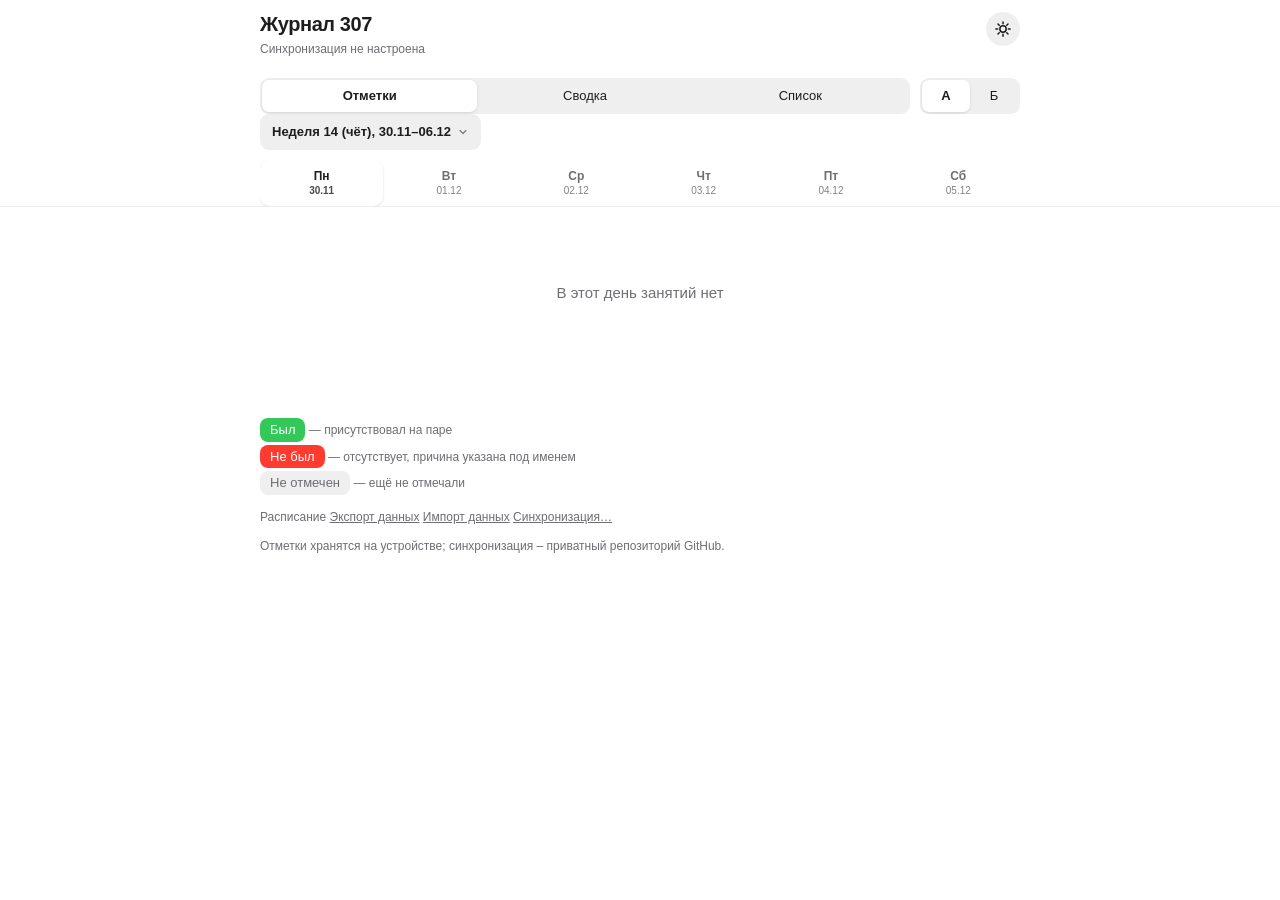
==== journal.html @ d5470feb "Журнал посещаемости: отметки по парам (был/не был + причины), сводка-heatmap, ростер, локальное хран" ====
<!DOCTYPE html>
<html lang="ru">
<head>
<meta charset="utf-8">
<meta name="viewport" content="width=device-width, initial-scale=1, viewport-fit=cover">
<meta name="color-scheme" content="light dark">
<meta name="theme-color" content="#ffffff" id="metaTheme">
<title>Журнал 307</title>
<meta name="description" content="Журнал посещаемости групп А и Б: отметки по парам, сводка пропусков и список студентов.">
<link rel="icon" href="icon.svg" type="image/svg+xml">
<link rel="apple-touch-icon" href="apple-touch-icon.png">
<link rel="manifest" href="manifest.webmanifest">
<link rel="stylesheet" href="style.css">
<link rel="stylesheet" href="journal.css">
<script>
try{var __s=JSON.parse(localStorage.getItem("journal307:ui")||"{}");var __p=JSON.parse(localStorage.getItem("schedule307:v1")||"{}");var __d=window.matchMedia&&matchMedia("(prefers-color-scheme: dark)").matches;document.documentElement.dataset.theme=__s.theme||__p.theme||(__d?"dark":"light")}catch(e){document.documentElement.dataset.theme="light"}
</script>
</head>
<body>
<header class="hdr">
  <div class="topbar">
    <div class="brand">
      <h1>Журнал 307</h1>
      <p class="sub" id="syncBadge" hidden></p>
    </div>
    <div class="hdr-actions">
      <button class="iconbtn" id="themeBtn" type="button" aria-label="Переключить тему">
        <svg class="ic-sun" width="18" height="18" viewBox="0 0 24 24" fill="none" stroke="currentColor" stroke-width="2" stroke-linecap="round"><circle cx="12" cy="12" r="4.2"/><path d="M12 2.5v2.4M12 19.1v2.4M2.5 12h2.4M19.1 12h2.4M5.3 5.3l1.7 1.7M17 17l1.7 1.7M18.7 5.3L17 7M7 17l-1.7 1.7"/></svg>
        <svg class="ic-moon" width="18" height="18" viewBox="0 0 24 24" fill="none" stroke="currentColor" stroke-width="2" stroke-linecap="round" stroke-linejoin="round"><path d="M21 12.79A9 9 0 1 1 11.21 3 7 7 0 0 0 21 12.79Z"/></svg>
      </button>
    </div>
  </div>

  <div class="panel">
    <div class="headrow">
      <div class="seg" id="viewSeg" role="group" aria-label="Раздел журнала" style="flex:1 1 auto; min-width:0;">
        <button type="button" data-view="marks" aria-pressed="true">Отметки</button>
        <button type="button" data-view="stats" aria-pressed="false">Сводка</button>
        <button type="button" data-view="roster" aria-pressed="false">Список</button>
      </div>
      <div class="seg groupseg" id="groupSeg" role="group" aria-label="Учебная группа">
        <button type="button" data-group="А" aria-pressed="true" aria-label="Группа А">А</button>
        <button type="button" data-group="Б" aria-pressed="false" aria-label="Группа Б">Б</button>
      </div>
    </div>

    <div class="weekrow" id="weekRow" hidden>
      <button class="wk-step" id="weekPrev" type="button" aria-label="Предыдущая неделя">
        <svg width="14" height="14" viewBox="0 0 24 24" fill="none" stroke="currentColor" stroke-width="2.4" stroke-linecap="round" stroke-linejoin="round"><path d="M15.5 5l-7 7 7 7"/></svg>
      </button>
      <div class="seg weekseg" id="weekSeg" role="group" aria-label="Неделя семестра"></div>
      <button class="wk-step" id="weekNext" type="button" aria-label="Следующая неделя">
        <svg width="14" height="14" viewBox="0 0 24 24" fill="none" stroke="currentColor" stroke-width="2.4" stroke-linecap="round" stroke-linejoin="round"><path d="M8.5 5l7 7-7 7"/></svg>
      </button>
    </div>

    <button class="weekpill" id="weekPill" type="button" aria-expanded="false" aria-controls="weekRow">
      <span id="weekPillText"></span>
      <svg width="12" height="12" viewBox="0 0 24 24" fill="none" stroke="currentColor" stroke-width="2.4" stroke-linecap="round" stroke-linejoin="round"><path d="M6 9l6 6 6-6"/></svg>
    </button>

    <nav class="daytabs" id="dayTabs" role="tablist" aria-label="День недели"></nav>
  </div>

  <button class="backtoday" id="backToday" type="button" hidden>
    <svg width="13" height="13" viewBox="0 0 24 24" fill="none" stroke="currentColor" stroke-width="2.2" stroke-linecap="round" stroke-linejoin="round"><path d="M15.5 5l-7 7 7 7"/></svg>
    <span>Вернуться к сегодняшнему дню</span>
  </button>
</header>
<main id="main">
  <section id="viewMarks"></section>
  <section id="viewStats" hidden></section>
  <section id="viewRoster" hidden></section>
  <p class="empty" id="emptyMsg" hidden>В этот день занятий нет</p>
</main>

<footer class="ftr">
  <p class="legend"><span class="pill pill-was">Был</span> — присутствовал на паре</p>
  <p class="legend"><span class="pill pill-abs">Не был</span> — отсутствует, причина указана под именем</p>
  <p class="legend"><span class="pill pill-unc">Не отмечен</span> — ещё не отмечали</p>
  <p class="ftr-row">
    <a href="index.html" class="flink">Расписание</a>
    <button class="linkbtn" id="exportBtn" type="button">Экспорт данных</button>
    <button class="linkbtn" id="importBtn" type="button">Импорт данных</button>
    <button class="linkbtn" id="syncCfg" type="button">Синхронизация…</button>
  </p>
  <p class="ftr-meta">Отметки хранятся на устройстве; синхронизация – приватный репозиторий GitHub.</p>
</footer>

<input type="file" id="importFile" accept="application/json,.json" hidden>

<div class="sheet-backdrop" id="sheetBd" hidden></div>
<div class="sheet" id="reasonSheet" hidden role="dialog" aria-label="Причина отсутствия">
  <p class="sheet-title">Причина отсутствия</p>
  <p class="sheet-sub" id="sheetWho"></p>
  <button class="rsn" type="button" data-r="b">Болезнь</button>
  <button class="rsn" type="button" data-r="u">Уважительная</button>
  <button class="rsn" type="button" data-r="n">Неуважительная</button>
  <button class="rsn" type="button" data-r="ip">Индивидуальный план обучения</button>
  <div class="rsn-custom">
    <input id="rsnText" type="text" placeholder="Своя причина…">
    <button class="rsn-go" id="rsnGo" type="button">Готово</button>
  </div>
  <button class="rsn-clear" id="rsnClear" type="button">Убрать отметку</button>
</div>
<div class="sheet" id="delSheet" hidden role="dialog" aria-label="Удалить студента?">
  <p class="sheet-title">Удалить студента?</p>
  <p class="sheet-sub" id="delSub"></p>
  <button class="rsn" type="button" id="delKeep">В историю</button>
  <button class="rsn rsn-clear" type="button" id="delWipe">Стереть</button>
  <button class="rsn" type="button" id="delCancel">Отмена</button>
</div>
<div class="snackbar" id="snackbar" hidden><span id="snackText"></span><button class="linkbtn" id="snackUndo" type="button">Отменить</button></div>

<script src="data.js"></script>
<script src="journal-store.js"></script>
<script src="journal.js"></script>
</body>
</html>
---- style.css ----
/* Расписание 307 — Apple-стилистика. Light/dark через [data-theme]. */
:root {
  --bg: #ffffff;
  --bg2: #f5f5f7;
  --fg: #1d1d1f;
  --fg2: #6e6e73;
  --sep: #d2d2d7;
  --card: #ffffff;
  --line: #ececf0;
  --accent: #0071e3;
  --badge-bg: rgba(0, 113, 227, 0.09);
  --btn-bg: rgba(120, 120, 128, 0.12);
  --banner-bg: rgba(250, 250, 252, 0.92);
  --status-now: #0071e3;
  --status-soon: #ff9500;
  --now-tint: rgba(0, 113, 227, 0.05);
  --topbar-bg: rgba(255, 255, 255, 0.78);
}
html[data-theme="dark"] {
  --bg: #000000;
  --bg2: #1c1c1e;
  --fg: #f5f5f7;
  --fg2: #86868b;
  --sep: #38383a;
  --card: #1c1c1e;
  --line: #2c2c2e;
  --accent: #0a84ff;
  --badge-bg: rgba(10, 132, 255, 0.16);
  --btn-bg: rgba(120, 120, 128, 0.24);
  --banner-bg: rgba(28, 28, 30, 0.94);
  --status-now: #0a84ff;
  --status-soon: #ff9f0a;
  --now-tint: rgba(10, 132, 255, 0.10);
  --topbar-bg: rgba(18, 18, 20, 0.72);
}

* { box-sizing: border-box; }
html { -webkit-text-size-adjust: 100%; }
body {
  margin: 0;
  background: var(--bg);
  color: var(--fg);
  font-family: -apple-system, BlinkMacSystemFont, "SF Pro Text", "Segoe UI",
    Roboto, "Helvetica Neue", Arial, sans-serif;
  font-size: 15px;
  line-height: 1.45;
  font-variant-numeric: tabular-nums;
  -webkit-font-smoothing: antialiased;
  min-height: 100dvh;
}
button { font: inherit; color: inherit; -webkit-tap-highlight-color: transparent; }
a { color: var(--accent); text-decoration: none; }
:focus-visible { outline: 2px solid var(--accent); outline-offset: 2px; }

/* ---------- Шапка: липкая строка заголовка + уезжающая панель управления ---------- */
.hdr {
  position: sticky; top: 0; z-index: 20;
  background: transparent;
  padding: 0 16px;
  border-bottom: none;
}
.topbar {
  position: sticky; top: 0; z-index: 30;
  display: flex; align-items: flex-start; justify-content: space-between; gap: 12px;
  background: var(--topbar-bg);
  -webkit-backdrop-filter: saturate(180%) blur(20px);
  backdrop-filter: saturate(180%) blur(20px);
  padding: calc(10px + env(safe-area-inset-top)) 0 8px;
  margin: 0 -16px; padding-left: 16px; padding-right: 16px;
}
.brand h1 { margin: 0; font-size: 20px; font-weight: 700; letter-spacing: -0.4px; }
.sub { margin: 2px 0 0; font-size: 12px; color: var(--fg2); }
.sub b { color: var(--accent); font-weight: 600; }

.iconbtn {
  flex: none; width: 34px; height: 34px; margin-top: 2px;
  display: grid; place-items: center;
  border: none; border-radius: 50%;
  background: var(--btn-bg); color: var(--fg);
  cursor: pointer;
}
html[data-theme="light"] .ic-moon { display: none; }
html[data-theme="dark"] .ic-sun { display: none; }

.hdr-actions { display: flex; align-items: center; gap: 8px; flex: none; }

/* панель управления: на мобиле сворачивается при скролле, липкой остаётся строка заголовка */
.panel { padding-bottom: 10px; }
@media (min-width: 769px) { .panel { padding-bottom: 0; } }
.panel .controls, .panel .weekrow, .panel .daytabs { margin-top: 10px; }

/* ---------- Сегментированные переключатели ---------- */
.seg {
  display: flex; width: 100%;
  background: var(--btn-bg); border-radius: 9px; padding: 2px;
}
.seg button {
  flex: 1; min-height: 32px;
  border: none; border-radius: 7px;
  background: transparent; color: var(--fg);
  font-size: 13px; font-weight: 500;
  cursor: pointer; white-space: nowrap; padding: 4px 8px;
}
.seg button[aria-pressed="true"] {
  background: var(--card); color: var(--fg); font-weight: 600;
  box-shadow: 0 1px 3px rgba(0, 0, 0, 0.12);
}
html[data-theme="dark"] .seg button[aria-pressed="true"] { background: #5a5a5e; box-shadow: none; }
.controls { display: flex; align-items: center; gap: 10px; margin-top: 12px; }
.lab { font-size: 13px; font-weight: 600; color: var(--fg2); }
.groupseg { width: auto; }
.groupseg button { flex: none; min-width: 48px; padding: 6px 16px; }
.weekrow { display: flex; align-items: center; gap: 6px; margin-top: 12px; }
.weekrow[hidden] { display: none; }

/* ---------- Пилюля недели (свёрнутая лента) ---------- */
.headrow {
  display: flex; align-items: center; justify-content: space-between;
  gap: 10px; margin-top: 12px;
}
.weekpill {
  display: flex; align-items: center; gap: 6px;
  min-height: 36px; padding: 6px 12px;
  border: none; border-radius: 9px; cursor: pointer;
  background: var(--btn-bg); color: var(--fg);
  font-size: 13px; font-weight: 600;
}
.weekpill svg { opacity: 0.55; }
.weekpill[aria-expanded="true"] svg { transform: rotate(180deg); }
.wk-step {
  flex: none; width: 36px; height: 36px;
  display: grid; place-items: center;
  border: none; border-radius: 50%;
  background: var(--btn-bg); color: var(--fg); cursor: pointer;
}
.wk-step:disabled { opacity: 0.35; cursor: default; }
.weekseg { flex: 1 1 auto; flex-wrap: nowrap; overflow-x: auto; scrollbar-width: none; }
.weekseg::-webkit-scrollbar { display: none; }
.weekseg button { flex: 1 0 auto; min-width: 34px; }
.weekseg button.istoday { color: var(--accent); font-weight: 600; }

/* ---------- Табы дней: пилюли с датами + «Вся неделя» ---------- */
.daytabs {
  display: flex; gap: 4px; margin-top: 12px;
  overflow-x: auto; scrollbar-width: none;
  -webkit-overflow-scrolling: touch;
}
.daytabs::-webkit-scrollbar { display: none; }
.daytabs button {
  flex: 1 0 0; min-width: 0; min-height: 46px;
  display: flex; flex-direction: column; align-items: center; justify-content: center; gap: 1px;
  border: none; border-radius: 10px; background: transparent; cursor: pointer;
  color: var(--fg2); padding: 5px 0; position: relative;
}
.daytabs button.allweek { flex: 1.45 0 0; }
.daytabs button.allweek .dname { font-size: 12px; white-space: nowrap; }
.daytabs .dname { font-size: 12px; font-weight: 600; line-height: 1.25; }
.daytabs .ddate { font-size: 10px; line-height: 1.25; opacity: 0.85; font-variant-numeric: tabular-nums; }
.daytabs button[aria-selected="true"] {
  background: var(--card); color: var(--fg); font-weight: 700;
  box-shadow: 0 1px 3px rgba(0, 0, 0, 0.12);
}
html[data-theme="dark"] .daytabs button[aria-selected="true"] { background: #5a5a5e; box-shadow: none; color: #fff; }
.daytabs button[aria-selected="true"] .ddate { opacity: 0.8; }
/* сегодняшний день: мягкий акцент, когда он не выбран */
.daytabs button.istoday:not([aria-selected="true"]) { color: var(--accent); }
.backtoday {
  display: flex; align-items: center; gap: 5px;
  margin: 8px 0 0; padding: 0;
  border: none; background: none; cursor: pointer;
  color: var(--accent); font-size: 13px; font-weight: 500;
  min-height: 32px;
}
.backtoday[hidden] { display: none; }

/* ---------- Контент ---------- */
main { padding: 12px 16px calc(40px + env(safe-area-inset-bottom)); max-width: 760px; margin: 0 auto; }
.empty { color: var(--fg2); text-align: center; padding: 48px 0; font-size: 15px; }

section.day h2 {
  font-size: 15px; font-weight: 700; letter-spacing: 0.1px;
  margin: 20px 0 2px; padding-bottom: 6px;
  border-bottom: 1px solid var(--sep);
}
.h2w {
  font-size: 12px; font-weight: 500; color: var(--fg2);
  margin-left: 8px; letter-spacing: 0.2px; white-space: nowrap;
}
section.day:first-of-type h2 { margin-top: 4px; }
.dayempty { color: var(--fg2); font-size: 12px; padding: 10px 0 2px; }

/* мобильная карточка дня (вид «Неделя» ≤768px) */
.mday { display: none; }
.mday h2 {
  font-size: 15px; font-weight: 700; letter-spacing: 0.1px;
  margin: 14px 0 2px; padding-bottom: 6px;
  border-bottom: 1px solid var(--sep);
}
.mday .slot:last-child { border-bottom: none; }
.mday .slot { padding: 7px 0; }

.slot {
  position: relative;
  display: grid; grid-template-columns: max-content minmax(0, 1fr); gap: 12px;
  padding: 7px 0; border-bottom: 1px solid var(--line);
}
.slot.last { border-bottom: none; padding-bottom: 2px; }
/* время на базовой линии названия: те же 13px и тот же межстрочный 1.3 */
.slot .t { font-weight: 600; font-size: 13px; line-height: 1.3; white-space: nowrap; }
.slot.win .wtxt { font-size: 12px; color: var(--fg2); }

/* статусы — без цветных палок и заливок: текущая пара читается
   по синему времени, прошедшие приглушены, «скоро» не помечается */
.slot.now .t { color: var(--status-now); }
.slot.past { opacity: 0.45; }

/* бейдж «идёт сейчас» — маленькая живая точка перед названием */
.slot.now .badge {
  background: transparent; color: var(--status-now);
  padding: 0; margin-left: 7px; vertical-align: 2px;
  font-size: 0;
}
.slot.now .badge::before {
  content: ""; display: inline-block;
  width: 7px; height: 7px; border-radius: 50%;
  background: var(--status-now);
}

.it + .it { margin-top: 7px; }
.it .name { font-size: 13px; font-weight: 600; line-height: 1.3; overflow-wrap: anywhere; }
.badge {
  display: inline-block; font-size: 10px; font-weight: 600;
  color: var(--accent); background: var(--badge-bg);
  border-radius: 4px; padding: 1px 5px; margin-left: 6px;
  letter-spacing: 0.2px; vertical-align: 1px;
}
.it .meta { font-size: 12px; color: var(--fg2); margin-top: 1px; line-height: 1.35; overflow-wrap: anywhere; }
.it .meta a { color: var(--accent); }

/* ---------- Карточка «Сейчас» ---------- */
.nowcard {
  background: var(--card);
  border-radius: 14px;
  padding: 14px 16px;
  margin: 12px 0 18px;
  animation: nc-in 0.35s ease-out both;
}
html[data-theme="light"] .nowcard { box-shadow: inset 0 0 0 1px var(--line); }
@keyframes nc-in { from { opacity: 0; transform: translateY(-4px); } to { opacity: 1; transform: none; } }
html[data-theme="dark"] .nowcard { box-shadow: 0 1px 0 rgba(255, 255, 255, 0.05), 0 6px 18px rgba(0, 0, 0, 0.45); }
.nc-label {
  font-size: 10px; font-weight: 600;
  letter-spacing: 0.8px; text-transform: uppercase;
  color: var(--fg2);
}
.nowcard.is-now .nc-label { color: var(--accent); }
.nc-title { font-size: 17px; font-weight: 600; line-height: 1.3; margin-top: 3px; letter-spacing: -0.2px; }
.nc-sub { font-size: 13px; color: var(--fg2); margin-top: 2px; line-height: 1.4; }
/* полоса хода пары: обновляется каждые 30 секунд вместе с карточкой */
.nc-bar {
  margin-top: 10px; height: 4px; border-radius: 2px;
  background: var(--btn-bg); overflow: hidden;
}
.nc-bar i {
  display: block; height: 100%; width: 0;
  border-radius: 2px;
  background: var(--status-now);
  transition: width 0.5s ease;
}

/* ---------- Вид «Неделя» (десктоп) ---------- */
.table { display: none; }
.wk-day { min-width: 0; }
.wk-day .cell, .wk-day .wcell {
  border-radius: 6px; padding: 4px 7px 5px; font-size: 9px; line-height: 1.3;
}
.wk-day .cell { background: var(--bg2); }
.wk-day .cell + .cell, .wk-day .cell + .wcell { margin-top: 3px; }
.wk-day .cell .name { font-weight: 600; display: block; }
.wk-day .cell .meta { color: var(--fg2); display: block; }
.wk-day .badge { font-size: 8.5px; padding: 0 3px; margin-left: 3px; }
.wk-day .wcell { background: var(--bg2); color: var(--fg2); font-size: 8.5px; padding-top: 5px; padding-bottom: 5px; }
.wk-day .wcell.nowin { background: transparent; }
.wk-day .dayh {
  font-size: 10.5px; font-weight: 700; text-align: center;
  padding-bottom: 4px; border-bottom: 1px solid var(--sep); margin-bottom: 4px;
}
.wk-day .dayh span { display: block; font-weight: 400; font-size: 8.5px; color: var(--fg2); }
.wk-day.is-today .dayh { color: var(--accent); }
.wk-grid { display: grid; grid-template-columns: 64px repeat(6, 1fr); gap: 4px; }
.wk-grid .time { font-size: 8.5px; font-weight: 600; color: var(--fg2); padding-top: 2px; }
.wk-grid .time + .wk-day, .wk-day + .time { border-top: none; }
.wk-grid > div { min-width: 0; }

/* ---------- Подвал ---------- */
.ftr { padding: 8px 16px calc(28px + env(safe-area-inset-bottom)); color: var(--fg2); font-size: 12px; max-width: 760px; margin: 0 auto; }
.legend { margin: 3px 0; }
.legend .badge { margin-left: 0; vertical-align: baseline; }
.ftr-row { margin-top: 14px; }
.ftr-meta { display: flex; flex-wrap: wrap; align-items: baseline; gap: 14px; margin-top: 12px; }
.flink { color: var(--fg2); }
.linkbtn {
  border: none; background: none; padding: 0; cursor: pointer;
  color: var(--fg2); font-size: 12px; text-decoration: underline;
}

/* ---------- Баннер ---------- */
.banner {
  position: fixed; left: 12px; right: 12px;
  bottom: calc(12px + env(safe-area-inset-bottom)); z-index: 40;
  display: flex; align-items: flex-start; gap: 8px;
  background: var(--banner-bg);
  -webkit-backdrop-filter: saturate(180%) blur(16px);
  backdrop-filter: saturate(180%) blur(16px);
  border-radius: 14px; padding: 12px 12px;
  box-shadow: 0 8px 28px rgba(0, 0, 0, 0.22);
}
.banner[hidden] { display: none; }
.banner-title { margin: 0; font-size: 13px; font-weight: 700; }
.banner-text { margin: 1px 0 0; font-size: 12px; color: var(--fg2); }
.banner-no {
  border: none; background: none; padding: 10px 12px 0 0; margin: -2px 0 0; cursor: pointer;
  color: var(--accent); font-size: 12px; font-weight: 500;
}
.banner-body { flex: 1; min-width: 0; }
.banner-x {
  flex: none; width: 36px; height: 36px; margin-top: -5px; display: grid; place-items: center;
  border: none; border-radius: 50%; background: var(--btn-bg); color: var(--fg2); cursor: pointer;
}

/* ---------- Адаптив ---------- */
@media (min-width: 769px) {
  .hdr {
    background: var(--topbar-bg);
    -webkit-backdrop-filter: saturate(180%) blur(20px);
    backdrop-filter: saturate(180%) blur(20px);
    border-bottom: 1px solid var(--line);
  }
  .topbar, .panel, .backtoday { max-width: 760px; margin-left: auto; margin-right: auto; }
  .topbar { background: transparent; -webkit-backdrop-filter: none; backdrop-filter: none; padding-left: 0; padding-right: 0; }
  /* контент в той же 760-колонке, что и шапка (без внутренних 16px) */
  main, .ftr { padding-left: 0; padding-right: 0; }
  .daytabs { margin-top: 10px; }
  /* на десктопе неделя = сетка */
  body[data-view="week"] #content .day { display: none; }
  body[data-view="week"] .table { display: grid; }
}
@media (max-width: 768px) {
  /* на мобиле панель уезжает при скролле, липкой остаётся строка заголовка:
     .hdr sticky, панель .panel скрывается классом .collapsed (ставит app.js) */
  .hdr { position: sticky; top: 0; z-index: 20; border-bottom: none; background: var(--topbar-bg); -webkit-backdrop-filter: saturate(180%) blur(20px); backdrop-filter: saturate(180%) blur(20px); margin: 0; padding: 0 16px; }
  .hdr .topbar { position: static; background: transparent; -webkit-backdrop-filter: none; backdrop-filter: none; box-shadow: 0 1px 0 var(--line); }
  .hdr .panel { overflow: hidden; transition: max-height 0.25s ease, opacity 0.2s ease; max-height: 320px; opacity: 1; }
  .hdr.collapsed .panel { max-height: 0; opacity: 0; padding-bottom: 0; }
  .hdr.collapsed .topbar { box-shadow: none; }
  .iconbtn { margin-top: -2px; }
  .daytabs .allweek { min-width: 74px; padding-left: 7px; padding-right: 7px; }
  /* на мобиле неделя = компактные карточки дней */
  .table { display: none; }
  body[data-view="week"] .day { display: none; }
  body[data-view="week"] .mday { display: block; }
  .slot { gap: 10px; }
  .it .name { font-size: 13px; }
  .it .meta { font-size: 12px; }
}
@media (max-width: 380px) {
  .lab { font-size: 12px; }
  .groupseg button { min-width: 40px; padding: 6px 10px; }
  .weekseg button { min-width: 30px; }
  .wk-step { width: 28px; height: 28px; }
  .weekpill { font-size: 12px; padding: 6px 9px; }
}

@media (prefers-reduced-motion: reduce) {
  * { transition: none !important; animation: none !important; scroll-behavior: auto !important; }
}
.seg button, .daytabs button, .iconbtn, .banner { transition: background 0.18s, color 0.18s, box-shadow 0.18s; }
---- journal.css ----
/* Расписание 307 — Журнал. Только журнальные правила: токены и общие компоненты
   (.hdr/.topbar/.panel/.seg/.iconbtn/.weekpill/.backtoday/.empty/.ftr/.linkbtn)
   живут в style.css и здесь не дублируются. Шеврон — CSS-бордер, без эмодзи.
   prefers-reduced-motion гасит все анимации глобально (style.css). */

/* ---------- Токены статусов (обе темы) ---------- */
:root {
  --ok: #34c759;
  --ok-tint: rgba(52, 199, 89, 0.12);
  --bad: #ff3b30;
  --bad-tint: rgba(255, 59, 48, 0.10);
}
html[data-theme="dark"] {
  --ok: #30d158;
  --ok-tint: rgba(48, 209, 88, 0.16);
  --bad: #ff453a;
  --bad-tint: rgba(255, 69, 58, 0.16);
}

/* ---------- Бейдж синхронизации: тихий по умолчанию (.sub), классы — договорённость с journal.js ---------- */
#syncBadge.sync-warn { color: var(--status-soon); }
#syncBadge.sync-err { color: var(--bad); }

/* ---------- Карточка пары (как карточки сайта: hairline в light, подъём в dark) ---------- */
.paircard {
  background: var(--card);
  border-radius: 14px;
  padding: 12px 14px;
  margin: 10px 0;
}
html[data-theme="light"] .paircard { box-shadow: inset 0 0 0 1px var(--line); }
html[data-theme="dark"] .paircard {
  box-shadow: 0 1px 0 rgba(255, 255, 255, 0.05), 0 6px 18px rgba(0, 0, 0, 0.45);
}
.pc-head { display: flex; align-items: baseline; gap: 8px; }
.pc-time { flex: none; font-size: 13px; font-weight: 600; white-space: nowrap; }
.pc-name {
  flex: 1; min-width: 0;
  font-size: 13px; font-weight: 600; line-height: 1.3;
  white-space: nowrap; overflow: hidden; text-overflow: ellipsis;
}
.pc-all {
  flex: none; min-height: 32px; padding: 0;
  border: none; background: none; cursor: pointer;
  color: var(--accent); font-size: 13px; font-weight: 500; white-space: nowrap;
}

/* ---------- Строки студентов: точка 6px перед именем, тинт фона по статусу ---------- */
.pc-rows { margin-top: 6px; }
.strow {
  display: grid;
  grid-template-columns: 6px minmax(0, 1fr) auto;
  column-gap: 10px; row-gap: 2px;
  align-items: center;
  padding: 8px 10px;
  border-radius: 10px;
}
.strow + .strow { margin-top: 4px; }
.strow::before {
  content: ""; grid-area: 1 / 1;
  width: 6px; height: 6px; border-radius: 50%;
  background: var(--sep);
}
.st-name {
  grid-area: 1 / 2; min-width: 0;
  font-size: 13px; font-weight: 600; line-height: 1.3;
  white-space: nowrap; overflow: hidden; text-overflow: ellipsis;
}
.st-reason {
  grid-area: 2 / 2; min-width: 0;
  font-size: 12px; line-height: 1.35; color: var(--fg2);
  white-space: nowrap; overflow: hidden; text-overflow: ellipsis;
}
.st-actions { grid-area: 1 / 3 / span 2; display: flex; align-items: center; gap: 6px; }
.strow.st-p { background: var(--ok-tint); }
.strow.st-p::before { background: var(--ok); }
.strow.st-a { background: var(--bad-tint); cursor: pointer; }
.strow.st-a::before { background: var(--bad); }
.strow.st-unc { background: transparent; }

/* ---------- Пилюли отметок (компактные; активная заливка — по статусу строки) ---------- */
.pill {
  display: inline-flex; align-items: center;
  flex: none;
  padding: 4px 10px;
  border: none; border-radius: 8px;
  background: var(--btn-bg); color: var(--fg2);
  font-size: 13px; font-weight: 500; line-height: 1.2;
  white-space: nowrap;
}
button.pill { cursor: pointer; }
.legend .pill-was,
.strow.st-p .pill-was,
.pill-was[aria-pressed="true"] { background: var(--ok); color: #fff; }
.legend .pill-abs,
.strow.st-a .pill-abs,
.pill-abs[aria-pressed="true"] { background: var(--bad); color: #fff; }

/* ---------- Шторка причины: низ, blur, выезд 0.25s ----------
   Открытие: journal.js снимает [hidden] — анимация стартует сама.
   Закрытие: добавить класс .out и по animationend вернуть [hidden] (снять .out). */
.sheet-backdrop {
  position: fixed; inset: 0; z-index: 50;
  background: rgba(0, 0, 0, 0.35);
  animation: bd-in 0.25s ease-out both;
}
.sheet-backdrop[hidden] { display: none; }
.sheet-backdrop.out { animation: bd-out 0.2s ease-in both; }
.sheet {
  position: fixed; left: 0; right: 0; bottom: 0; z-index: 60;
  max-width: 760px; margin: 0 auto;
  padding: 16px 16px calc(14px + env(safe-area-inset-bottom));
  border-radius: 16px 16px 0 0;
  background: var(--banner-bg);
  -webkit-backdrop-filter: saturate(180%) blur(20px);
  backdrop-filter: saturate(180%) blur(20px);
  box-shadow: 0 -6px 24px rgba(0, 0, 0, 0.18);
  animation: sheet-in 0.25s ease-out both;
}
.sheet[hidden] { display: none; }
.sheet.out { animation: sheet-out 0.2s ease-in both; }
.sheet-title { margin: 0; font-size: 17px; font-weight: 700; letter-spacing: -0.2px; }
.sheet-sub { margin: 2px 0 12px; font-size: 13px; color: var(--fg2); }
.rsn {
  display: flex; align-items: center; justify-content: space-between; gap: 8px;
  width: 100%; min-height: 44px; padding: 0 2px;
  border: none; background: none; cursor: pointer;
  color: var(--fg); font-size: 15px; text-align: left;
}
.rsn + .rsn { border-top: 1px solid var(--line); }
.rsn::after {
  content: ""; flex: none; width: 8px; height: 8px;
  border-top: 2px solid var(--sep); border-right: 2px solid var(--sep);
  transform: rotate(45deg);
}
.rsn:active { opacity: 0.55; }
.rsn-custom { display: flex; gap: 8px; margin-top: 12px; }
.rsn-custom input {
  flex: 1; min-width: 0; min-height: 38px;
  border: none; border-radius: 9px;
  background: var(--btn-bg); color: var(--fg);
  padding: 0 12px; font: inherit; font-size: 15px;
}
.rsn-go {
  flex: none; min-height: 38px; padding: 0 4px;
  border: none; background: none; cursor: pointer;
  color: var(--accent); font-size: 15px; font-weight: 600; white-space: nowrap;
}
.rsn-clear {
  display: block; width: 100%; min-height: 44px; margin-top: 8px; padding: 0;
  border: none; background: none; cursor: pointer;
  color: var(--bad); font-size: 15px; font-weight: 500;
}
@keyframes sheet-in { from { transform: translateY(100%); } to { transform: translateY(0); } }
@keyframes sheet-out { from { transform: translateY(0); } to { transform: translateY(100%); } }
@keyframes bd-in { from { opacity: 0; } to { opacity: 1; } }
@keyframes bd-out { from { opacity: 1; } to { opacity: 0; } }

/* ---------- Снекбар-пилюля ---------- */
.snackbar {
  position: fixed; left: 50%; bottom: calc(16px + env(safe-area-inset-bottom)); z-index: 70;
  transform: translateX(-50%);
  display: flex; align-items: center; gap: 12px;
  max-width: calc(100% - 24px);
  padding: 10px 16px;
  border-radius: 999px;
  background: var(--banner-bg);
  -webkit-backdrop-filter: saturate(180%) blur(16px);
  backdrop-filter: saturate(180%) blur(16px);
  box-shadow: 0 8px 28px rgba(0, 0, 0, 0.22);
  font-size: 13px;
  animation: snack-in 0.25s ease-out both;
}
.snackbar[hidden] { display: none; }
.snackbar span {
  flex: 1; min-width: 0;
  white-space: nowrap; overflow: hidden; text-overflow: ellipsis;
}
.snackbar .linkbtn { flex: none; color: var(--accent); font-weight: 600; text-decoration: none; }
@keyframes snack-in {
  from { opacity: 0; transform: translate(-50%, 12px); }
  to { opacity: 1; transform: translate(-50%, 0); }
}

/* ---------- Сводка: heatmap (акцентный синий, 5 ступеней, обе темы) ---------- */
.heat-title { margin: 16px 0 6px; font-size: 15px; font-weight: 700; letter-spacing: 0.1px; }
/* Явных рядов у .heat нет: при auto-flow column шаблон рядов заворачивал бы
   18 колонок-недель в группы по 6 внутри 11px-дорожек. Ряды (6 × 11px)
   задаёт сам .heat-col. */
.heat {
  display: grid; grid-auto-flow: column; grid-auto-columns: 11px;
  gap: 3px;
}
.heat-col { display: grid; grid-template-rows: repeat(6, 11px); gap: 3px; }
.heat-cell { width: 11px; height: 11px; border-radius: 2px; cursor: pointer; }
.heat-cell.l0 { background: #eef2f7; }
.heat-cell.l1 { background: rgba(0, 113, 227, 0.18); }
.heat-cell.l2 { background: rgba(0, 113, 227, 0.38); }
.heat-cell.l3 { background: rgba(0, 113, 227, 0.60); }
.heat-cell.l4 { background: rgba(0, 113, 227, 0.85); }
html[data-theme="dark"] .heat-cell.l0 { background: #1c1c1e; box-shadow: inset 0 0 0 1px var(--line); }
html[data-theme="dark"] .heat-cell.l1 { background: rgba(10, 132, 255, 0.20); }
html[data-theme="dark"] .heat-cell.l2 { background: rgba(10, 132, 255, 0.40); }
html[data-theme="dark"] .heat-cell.l3 { background: rgba(10, 132, 255, 0.62); }
html[data-theme="dark"] .heat-cell.l4 { background: rgba(10, 132, 255, 0.88); }
.heat-legend {
  display: flex; align-items: center; gap: 4px;
  margin-top: 10px; font-size: 12px; color: var(--fg2);
}
.heat-legend .heat-cell { cursor: default; }

/* ---------- «Совсем не приходили» ---------- */
#skipList h3 { margin: 16px 0 2px; font-size: 13px; font-weight: 600; color: var(--fg2); }
.skip-row {
  display: flex; flex-wrap: wrap; align-items: baseline;
  column-gap: 8px; row-gap: 2px;
  min-height: 44px; padding: 8px 2px;
  border-bottom: 1px solid var(--line);
  cursor: pointer;
}
#skipList .skip-row:last-child { border-bottom: none; }
.skip-name {
  flex: 1 1 auto; min-width: 0;
  font-size: 13px; font-weight: 600;
  white-space: nowrap; overflow: hidden; text-overflow: ellipsis;
}
.skip-count { flex: none; font-size: 13px; color: var(--fg2); }
.skip-dates { flex: 1 1 100%; font-size: 12px; line-height: 1.4; color: var(--fg2); overflow-wrap: anywhere; }
.skip-dates[hidden] { display: none; }

/* ---------- Список (roster) ---------- */
.roster-head { display: flex; align-items: center; gap: 8px; margin: 12px 0 4px; }
.roster-head input {
  flex: 1; min-width: 0; min-height: 38px;
  border: none; border-radius: 9px;
  background: var(--btn-bg); color: var(--fg);
  padding: 0 12px; font: inherit; font-size: 15px;
}
.roster-head button {
  flex: none; min-height: 38px; padding: 0 4px;
  border: none; background: none; cursor: pointer;
  color: var(--accent); font-size: 15px; font-weight: 600; white-space: nowrap;
}
.rrow {
  display: flex; align-items: center; gap: 10px;
  min-height: 44px; padding: 8px 2px;
  border-bottom: 1px solid var(--line);
}
#rosterList .rrow:last-child { border-bottom: none; }
.r-name {
  flex: 1; min-width: 0;
  font-size: 13px; font-weight: 600;
  white-space: nowrap; overflow: hidden; text-overflow: ellipsis;
}
/* метка «выбыл» — класс-договорённость с journal.js; приглушить и имя */
.r-gone {
  flex: none; font-size: 10px; font-weight: 600;
  color: var(--fg2); background: var(--btn-bg);
  border-radius: 4px; padding: 1px 5px; letter-spacing: 0.2px;
}
.rrow.is-gone .r-name, .rrow.gone .r-name { color: var(--fg2); font-weight: 500; }
.r-edit, .r-del {
  flex: none; min-height: 32px; padding: 0 2px;
  border: none; background: none; cursor: pointer;
  font-size: 13px; white-space: nowrap;
}
.r-edit { color: var(--accent); }
.r-del { color: var(--bad); }
.rrow input {
  flex: 1; min-width: 0; min-height: 34px;
  border: none; border-radius: 8px;
  background: var(--btn-bg); color: var(--fg);
  padding: 0 10px; font: inherit; font-size: 15px;
}
#pasteImport {
  display: block; width: 100%; min-height: 96px;
  margin: 16px 0 8px; padding: 10px 12px;
  border: none; border-radius: 9px;
  background: var(--btn-bg); color: var(--fg);
  font: inherit; font-size: 13px; line-height: 1.4; resize: vertical;
}
#importGo {
  min-height: 36px; padding: 0 2px;
  border: none; background: none; cursor: pointer;
  color: var(--accent); font-size: 15px; font-weight: 600; white-space: nowrap;
}
/* настройка синхронизации (появляется по тапу на «Синхронизация…») */
#syncSetup {
  display: grid; gap: 8px;
  margin-top: 18px; padding-top: 14px;
  border-top: 1px solid var(--line);
}
#syncSetup input {
  min-height: 38px;
  border: none; border-radius: 9px;
  background: var(--btn-bg); color: var(--fg);
  padding: 0 12px; font: inherit; font-size: 15px;
}
#cfgSave, #cfgOff {
  min-height: 40px;
  border: none; border-radius: 9px; cursor: pointer;
  background: var(--btn-bg); color: var(--accent);
  font: inherit; font-size: 15px; font-weight: 600;
}
#cfgOff { color: var(--bad); }

/* ---------- 320px: тинки уже, никакого горизонтального overflow ---------- */
@media (max-width: 380px) {
  .pill { padding: 4px 8px; }
  .st-actions { gap: 4px; }
  .strow, .paircard { padding-left: 8px; padding-right: 8px; }
  .roster-head, .rsn-custom { gap: 6px; }
}
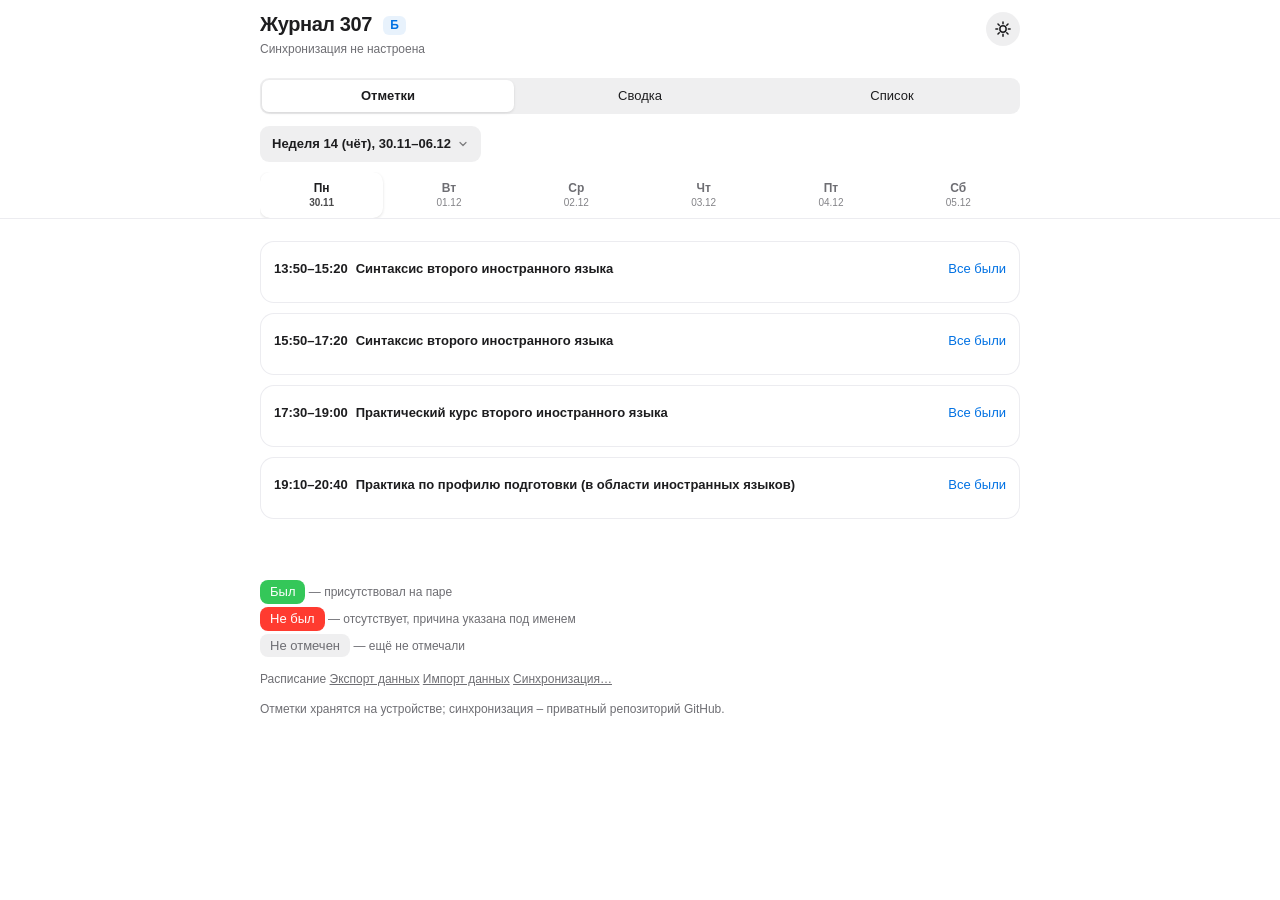
==== commit 8cf9515a: "Журнал: только подгруппа Б (переключатель групп убран), бейдж Б у заголовка, отступ пилюли недель и " ====
--- a/journal.html
+++ b/journal.html
@@ -6,7 +6,7 @@
 <meta name="color-scheme" content="light dark">
 <meta name="theme-color" content="#ffffff" id="metaTheme">
 <title>Журнал 307</title>
-<meta name="description" content="Журнал посещаемости групп А и Б: отметки по парам, сводка пропусков и список студентов.">
+<meta name="description" content="Журнал посещаемости подгруппы Б: отметки по парам, сводка пропусков и список студентов.">
 <link rel="icon" href="icon.svg" type="image/svg+xml">
 <link rel="apple-touch-icon" href="apple-touch-icon.png">
 <link rel="manifest" href="manifest.webmanifest">
@@ -20,7 +20,7 @@
 <header class="hdr">
   <div class="topbar">
     <div class="brand">
-      <h1>Журнал 307</h1>
+      <h1>Журнал 307 <span class="h1-tag">Б</span></h1>
       <p class="sub" id="syncBadge" hidden></p>
     </div>
     <div class="hdr-actions">
@@ -33,16 +33,17 @@
 
   <div class="panel">
     <div class="headrow">
-      <div class="seg" id="viewSeg" role="group" aria-label="Раздел журнала" style="flex:1 1 auto; min-width:0;">
+      <div class="seg" id="viewSeg" role="group" aria-label="Раздел журнала">
         <button type="button" data-view="marks" aria-pressed="true">Отметки</button>
         <button type="button" data-view="stats" aria-pressed="false">Сводка</button>
         <button type="button" data-view="roster" aria-pressed="false">Список</button>
       </div>
-      <div class="seg groupseg" id="groupSeg" role="group" aria-label="Учебная группа">
-        <button type="button" data-group="А" aria-pressed="true" aria-label="Группа А">А</button>
-        <button type="button" data-group="Б" aria-pressed="false" aria-label="Группа Б">Б</button>
-      </div>
     </div>
+
+    <button class="weekpill" id="weekPill" type="button" aria-expanded="false" aria-controls="weekRow">
+      <span id="weekPillText"></span>
+      <svg width="12" height="12" viewBox="0 0 24 24" fill="none" stroke="currentColor" stroke-width="2.4" stroke-linecap="round" stroke-linejoin="round"><path d="M6 9l6 6 6-6"/></svg>
+    </button>
 
     <div class="weekrow" id="weekRow" hidden>
       <button class="wk-step" id="weekPrev" type="button" aria-label="Предыдущая неделя">
@@ -53,11 +54,6 @@
         <svg width="14" height="14" viewBox="0 0 24 24" fill="none" stroke="currentColor" stroke-width="2.4" stroke-linecap="round" stroke-linejoin="round"><path d="M8.5 5l7 7-7 7"/></svg>
       </button>
     </div>
-
-    <button class="weekpill" id="weekPill" type="button" aria-expanded="false" aria-controls="weekRow">
-      <span id="weekPillText"></span>
-      <svg width="12" height="12" viewBox="0 0 24 24" fill="none" stroke="currentColor" stroke-width="2.4" stroke-linecap="round" stroke-linejoin="round"><path d="M6 9l6 6 6-6"/></svg>
-    </button>
 
     <nav class="daytabs" id="dayTabs" role="tablist" aria-label="День недели"></nav>
   </div>
--- a/journal.css
+++ b/journal.css
@@ -20,6 +20,19 @@
 /* ---------- Бейдж синхронизации: тихий по умолчанию (.sub), классы — договорённость с journal.js ---------- */
 #syncBadge.sync-warn { color: var(--status-soon); }
 #syncBadge.sync-err { color: var(--bad); }
+
+/* ---------- Шапка: бейдж подгруппы у заголовка, отступ пилюли недель ----------
+   На сайте .weekpill живёт внутри .headrow, здесь он отдельной строкой —
+   без margin прилипает к сегменту разделов. */
+.h1-tag {
+  display: inline-block; vertical-align: 2px;
+  margin-left: 6px; padding: 1px 7px;
+  border-radius: 6px;
+  background: var(--badge-bg); color: var(--accent);
+  font-size: 12px; font-weight: 700; letter-spacing: 0.2px;
+}
+.panel .weekpill { margin-top: 12px; }
+.panel .weekrow { margin-top: 10px; }
 
 /* ---------- Карточка пары (как карточки сайта: hairline в light, подъём в dark) ---------- */
 .paircard {
